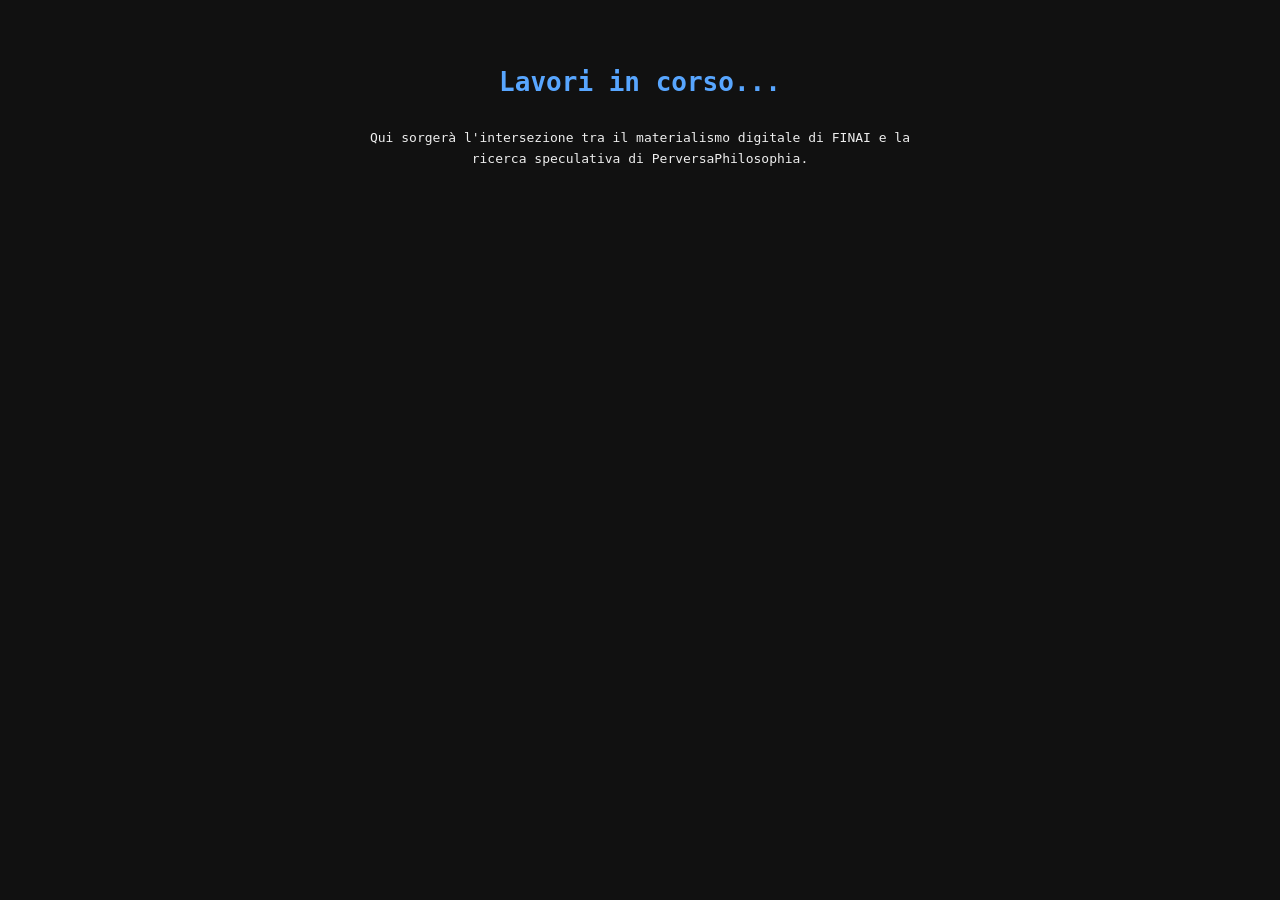
==== index.html @ 0586d9d0 "Add initial HTML structure for the project" ====
<!DOCTYPE html>
<html lang="it">
<head>
    <meta charset="UTF-8">
    <meta name="viewport" content="width=device-width, initial-scale=1.0">
    <title>Laboratorio Ontologico | Test</title>
    <style>
        body {
            font-family: monospace;
            background-color: #111;
            color: #eee;
            margin: 0;
            padding: 50px;
            display: flex;
            flex-direction: column;
            align-items: center;
        }
        h1 { color: #58a6ff; }
        p { max-width: 600px; line-height: 1.6; text-align: center; }
    </style>
</head>
<body>
    <h1>Lavori in corso...</h1>
    <p>Qui sorgerà l'intersezione tra il materialismo digitale di FINAI e la ricerca speculativa di PerversaPhilosophia.</p>
</body>
</html>
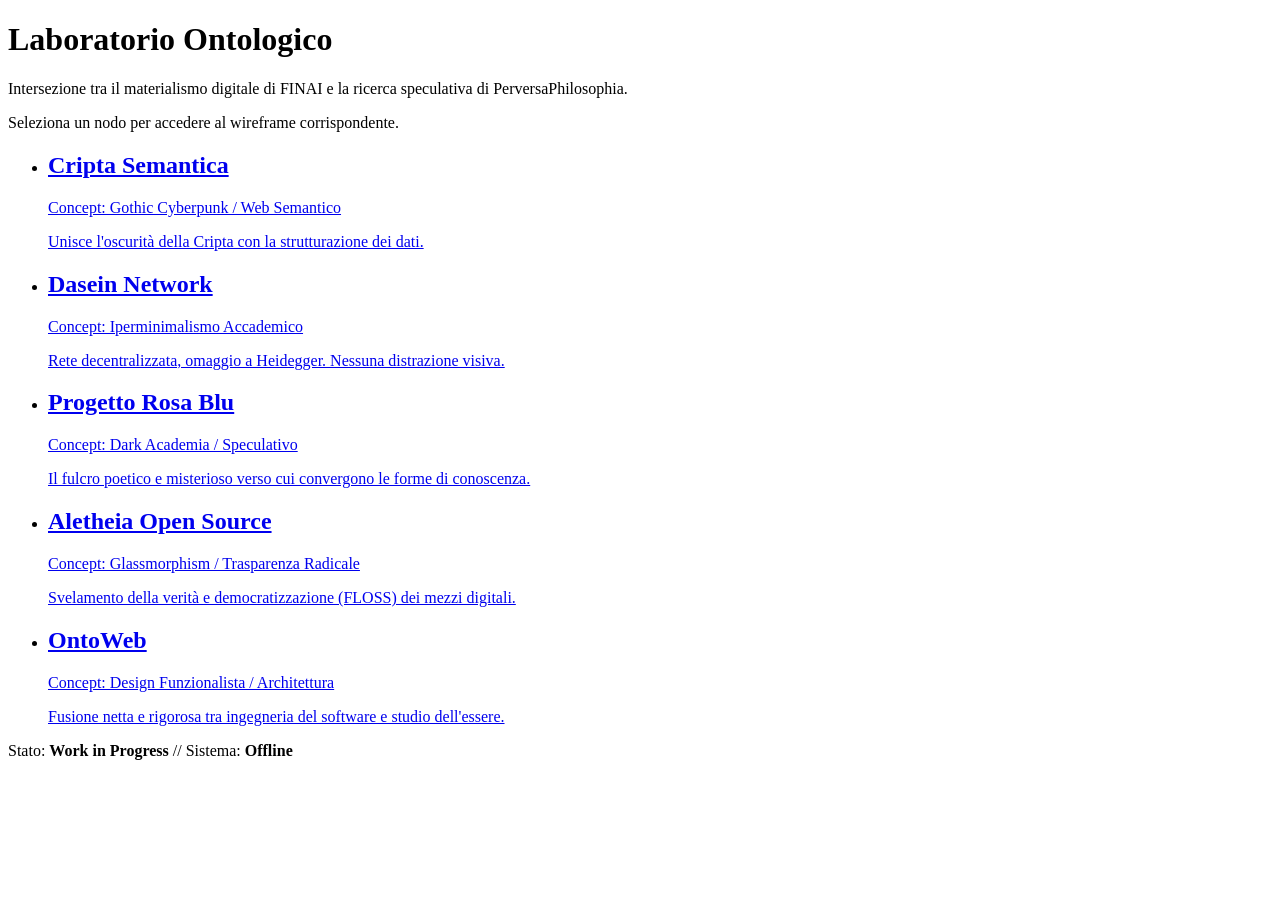
==== commit f399ee09: "Revise index.html structure and content Updated the title and added a stylesheet link. Enhanced the " ====
--- a/index.html
+++ b/index.html
@@ -3,24 +3,78 @@
 <head>
     <meta charset="UTF-8">
     <meta name="viewport" content="width=device-width, initial-scale=1.0">
-    <title>Laboratorio Ontologico | Test</title>
-    <style>
-        body {
-            font-family: monospace;
-            background-color: #111;
-            color: #eee;
-            margin: 0;
-            padding: 50px;
-            display: flex;
-            flex-direction: column;
-            align-items: center;
-        }
-        h1 { color: #58a6ff; }
-        p { max-width: 600px; line-height: 1.6; text-align: center; }
-    </style>
+    <title>Laboratorio Ontologico | Selettore Prototipi</title>
+    <link rel="stylesheet" href="styles.css">
 </head>
 <body>
-    <h1>Lavori in corso...</h1>
-    <p>Qui sorgerà l'intersezione tra il materialismo digitale di FINAI e la ricerca speculativa di PerversaPhilosophia.</p>
+
+    <header class="site-header">
+        <h1>Laboratorio Ontologico</h1>
+        <p class="subtitle">Intersezione tra il materialismo digitale di FINAI e la ricerca speculativa di PerversaPhilosophia.</p>
+        <p class="instructions">Seleziona un nodo per accedere al wireframe corrispondente.</p>
+    </header>
+
+    <main class="prototypes-container">
+        <nav aria-label="Navigazione prototipi">
+            <ul class="prototype-list">
+                
+                <li>
+                    <a href="cripta-semantica/index.html" class="card">
+                        <article>
+                            <h2>Cripta Semantica</h2>
+                            <p class="concept">Concept: Gothic Cyberpunk / Web Semantico</p>
+                            <p class="desc">Unisce l'oscurità della Cripta con la strutturazione dei dati.</p>
+                        </article>
+                    </a>
+                </li>
+
+                <li>
+                    <a href="dasein-network/index.html" class="card">
+                        <article>
+                            <h2>Dasein Network</h2>
+                            <p class="concept">Concept: Iperminimalismo Accademico</p>
+                            <p class="desc">Rete decentralizzata, omaggio a Heidegger. Nessuna distrazione visiva.</p>
+                        </article>
+                    </a>
+                </li>
+
+                <li>
+                    <a href="progetto-rosa-blu/index.html" class="card">
+                        <article>
+                            <h2>Progetto Rosa Blu</h2>
+                            <p class="concept">Concept: Dark Academia / Speculativo</p>
+                            <p class="desc">Il fulcro poetico e misterioso verso cui convergono le forme di conoscenza.</p>
+                        </article>
+                    </a>
+                </li>
+
+                <li>
+                    <a href="aletheia-os/index.html" class="card">
+                        <article>
+                            <h2>Aletheia Open Source</h2>
+                            <p class="concept">Concept: Glassmorphism / Trasparenza Radicale</p>
+                            <p class="desc">Svelamento della verità e democratizzazione (FLOSS) dei mezzi digitali.</p>
+                        </article>
+                    </a>
+                </li>
+
+                <li>
+                    <a href="ontoweb/index.html" class="card">
+                        <article>
+                            <h2>OntoWeb</h2>
+                            <p class="concept">Concept: Design Funzionalista / Architettura</p>
+                            <p class="desc">Fusione netta e rigorosa tra ingegneria del software e studio dell'essere.</p>
+                        </article>
+                    </a>
+                </li>
+
+            </ul>
+        </nav>
+    </main>
+
+    <footer class="site-footer">
+        <p>Stato: <strong>Work in Progress</strong> // Sistema: <strong>Offline</strong></p>
+    </footer>
+
 </body>
 </html>
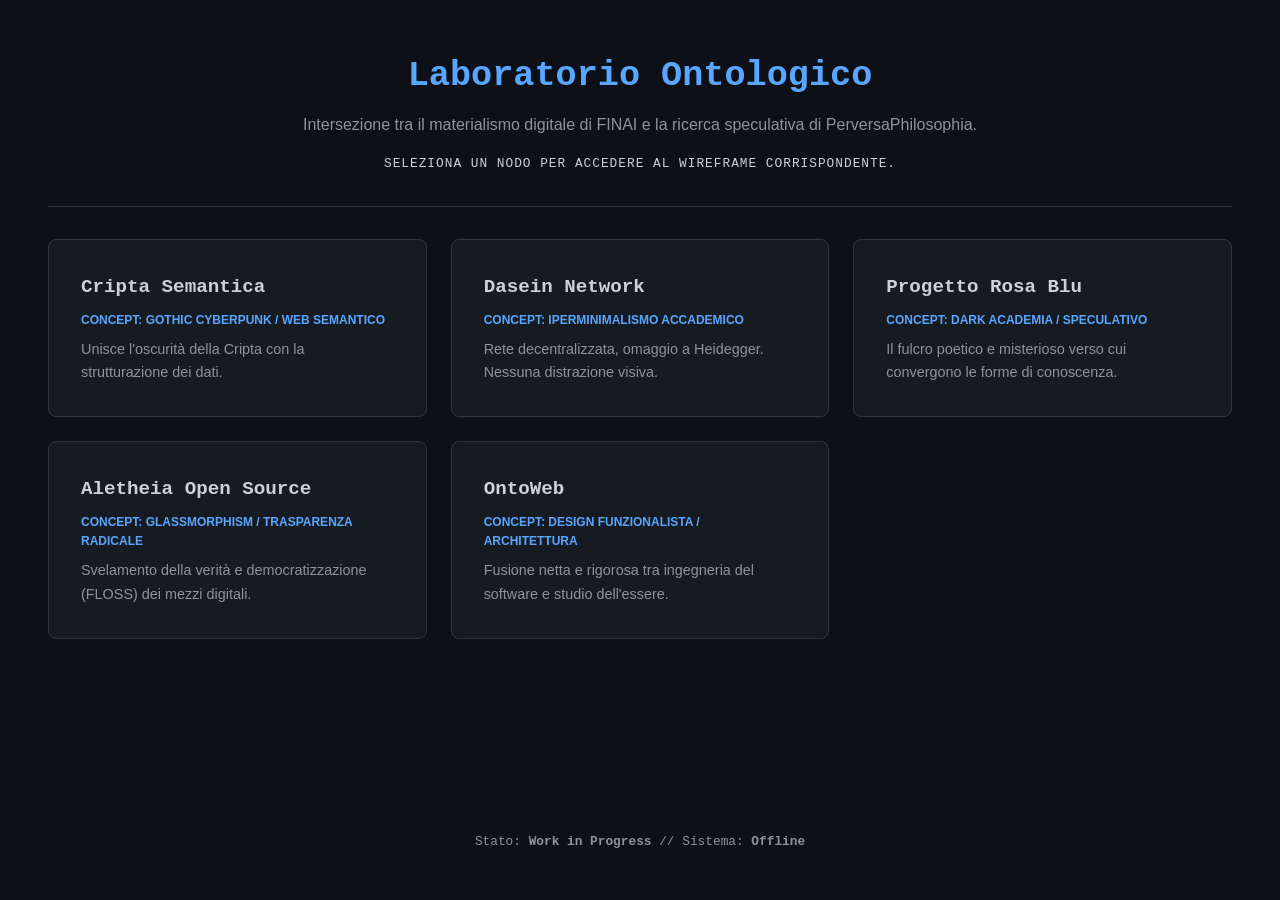
==== commit 7a0ff20e: "Update links to use relative paths in index.html" ====
--- a/index.html
+++ b/index.html
@@ -19,7 +19,7 @@
             <ul class="prototype-list">
                 
                 <li>
-                    <a href="cripta-semantica/index.html" class="card">
+                    <a href="./cripta-semantica/index.html" class="card">
                         <article>
                             <h2>Cripta Semantica</h2>
                             <p class="concept">Concept: Gothic Cyberpunk / Web Semantico</p>
@@ -29,7 +29,7 @@
                 </li>
 
                 <li>
-                    <a href="dasein-network/index.html" class="card">
+                    <a href="./dasein-network/index.html" class="card">
                         <article>
                             <h2>Dasein Network</h2>
                             <p class="concept">Concept: Iperminimalismo Accademico</p>
@@ -39,7 +39,7 @@
                 </li>
 
                 <li>
-                    <a href="progetto-rosa-blu/index.html" class="card">
+                    <a href="./progetto-rosa-blu/index.html" class="card">
                         <article>
                             <h2>Progetto Rosa Blu</h2>
                             <p class="concept">Concept: Dark Academia / Speculativo</p>
@@ -49,7 +49,7 @@
                 </li>
 
                 <li>
-                    <a href="aletheia-os/index.html" class="card">
+                    <a href="./aletheia-os/index.html" class="card">
                         <article>
                             <h2>Aletheia Open Source</h2>
                             <p class="concept">Concept: Glassmorphism / Trasparenza Radicale</p>
@@ -59,7 +59,7 @@
                 </li>
 
                 <li>
-                    <a href="ontoweb/index.html" class="card">
+                    <a href="./ontoweb/index.html" class="card">
                         <article>
                             <h2>OntoWeb</h2>
                             <p class="concept">Concept: Design Funzionalista / Architettura</p>
--- a/styles.css
+++ b/styles.css
@@ -0,0 +1,167 @@
+:root {
+    --bg-color: #0d1117;       
+    --text-color: #c9d1d9;     
+    --accent-color: #58a6ff;   
+    --card-bg: #161b22;        
+    --card-border: #30363d;    
+    --card-hover: #1f242c;     
+    --font-mono: "Courier New", Courier, monospace;
+    --font-sans: -apple-system, BlinkMacSystemFont, "Segoe UI", Helvetica, Arial, sans-serif;
+}
+
+* {
+    box-sizing: border-box;
+    margin: 0;
+    padding: 0;
+}
+
+body {
+    background-color: var(--bg-color);
+    color: var(--text-color);
+    font-family: var(--font-sans);
+    line-height: 1.6;
+    padding: 1.5rem; 
+    display: flex;
+    flex-direction: column;
+    min-height: 100vh;
+}
+
+.site-header {
+    text-align: center;
+    margin-bottom: 2rem;
+    padding-bottom: 2rem;
+    border-bottom: 1px solid var(--card-border);
+}
+
+.site-header h1 {
+    font-family: var(--font-mono);
+    color: var(--accent-color);
+    font-size: 1.5rem;
+    margin-bottom: 0.5rem;
+}
+
+.subtitle {
+    font-size: 0.9rem;
+    color: #8b949e;
+    margin-bottom: 1rem;
+}
+
+.instructions {
+    font-family: var(--font-mono);
+    font-size: 0.8rem;
+    text-transform: uppercase;
+    letter-spacing: 1px;
+}
+
+.prototypes-container {
+    flex-grow: 1; 
+    width: 100%;
+    max-width: 1200px;
+    margin: 0 auto;
+}
+
+.prototype-list {
+    list-style: none;
+    display: grid;
+    gap: 1rem; 
+    grid-template-columns: 1fr; 
+}
+
+.card {
+    display: block;
+    background-color: var(--card-bg);
+    border: 1px solid var(--card-border);
+    border-radius: 8px;
+    padding: 1.5rem;
+    text-decoration: none;
+    color: inherit;
+    transition: transform 0.2s ease, background-color 0.2s ease, border-color 0.2s ease;
+    height: 100%;
+}
+
+.card:hover, .card:focus {
+    transform: translateY(-3px);
+    background-color: var(--card-hover);
+    border-color: var(--accent-color);
+    outline: none;
+}
+
+.card h2 {
+    font-family: var(--font-mono);
+    font-size: 1.2rem;
+    color: var(--text-color);
+    margin-bottom: 0.5rem;
+}
+
+.card .concept {
+    font-size: 0.75rem;
+    color: var(--accent-color);
+    text-transform: uppercase;
+    margin-bottom: 0.5rem;
+    font-weight: bold;
+}
+
+.card .desc {
+    font-size: 0.9rem;
+    color: #8b949e;
+}
+
+.site-footer {
+    text-align: center;
+    margin-top: 3rem;
+    padding-top: 1rem;
+    font-family: var(--font-mono);
+    font-size: 0.8rem;
+    color: #8b949e;
+}
+
+@media (min-width: 480px) {
+    body {
+        padding: 2rem;
+    }
+    .site-header h1 {
+        font-size: 1.8rem;
+    }
+    .card {
+        padding: 2rem;
+    }
+}
+
+@media (min-width: 768px) {
+    .prototype-list {
+        grid-template-columns: repeat(2, 1fr);
+        gap: 1.5rem;
+    }
+    .site-header h1 {
+        font-size: 2.2rem;
+    }
+    .subtitle {
+        font-size: 1rem;
+        max-width: 80%;
+        margin: 0 auto 1rem auto;
+    }
+}
+
+@media (min-width: 1024px) {
+    .prototype-list {
+        grid-template-columns: repeat(3, 1fr);
+    }
+    body {
+        padding: 3rem;
+    }
+}
+
+@media (min-width: 1440px) {
+    body {
+        font-size: 110%; 
+    }
+    .prototypes-container {
+        max-width: 1400px;
+    }
+    .site-header {
+        margin-bottom: 4rem;
+    }
+    .prototype-list {
+        gap: 2rem;
+    }
+}
